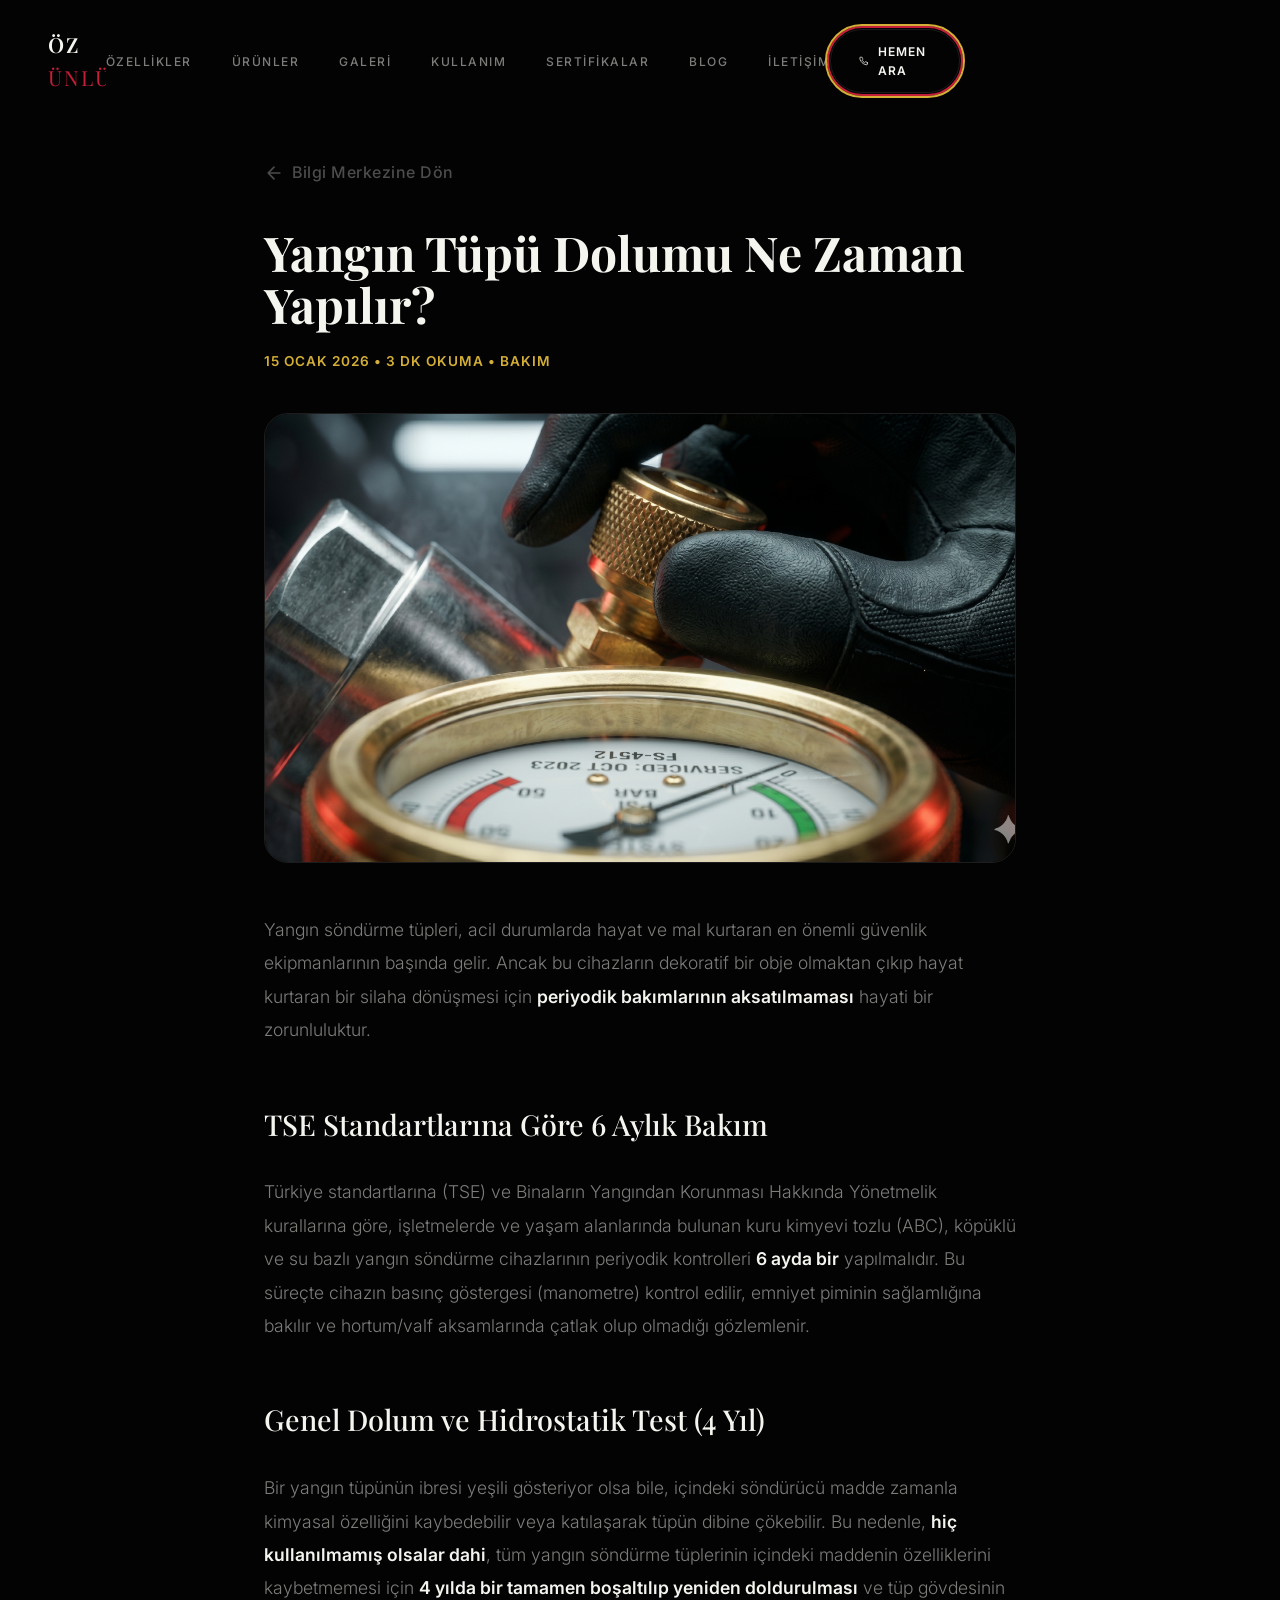
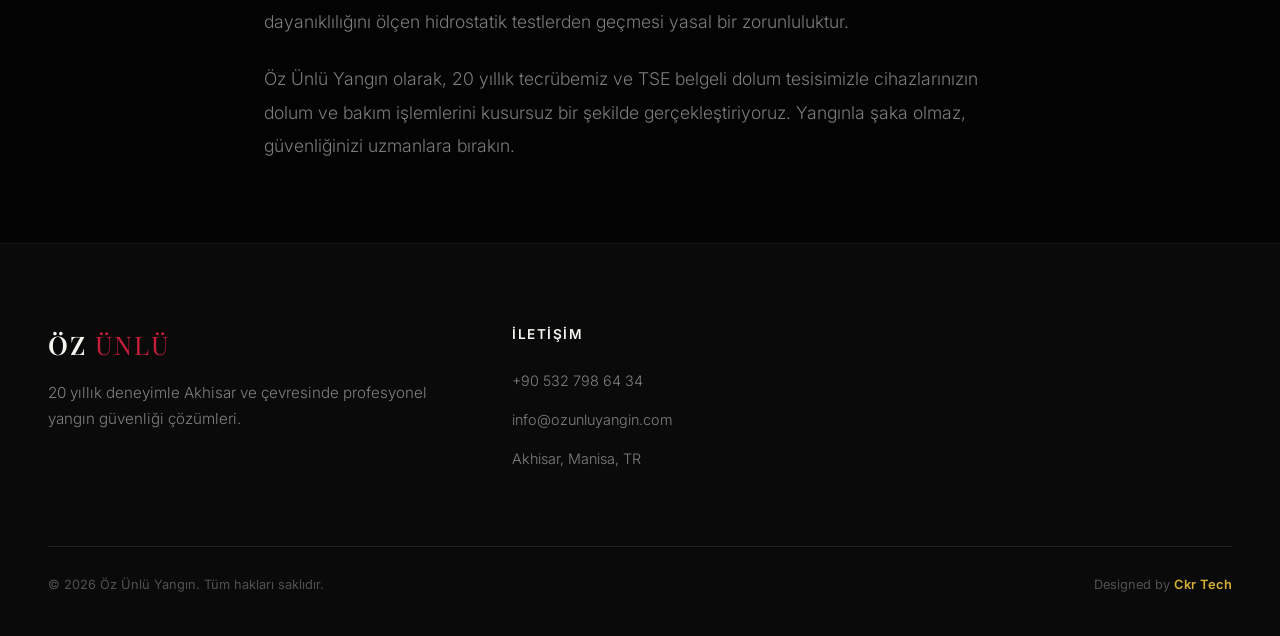
==== blog-tup-dolumu.html @ b626817e "feat: blog ve yasal sayfalar entegre edildi, numara güncellendi" ====
<!DOCTYPE html>
<html lang="tr" class="dark">
<head>
    <meta charset="UTF-8">
    <meta name="viewport" content="width=device-width, initial-scale=1.0">
    <title>Yangın Tüpü Dolumu Ne Zaman Yapılır? | Öz Ünlü Yangın</title>
    
    <!-- Fontlar -->
    <link rel="preconnect" href="https://fonts.googleapis.com">
    <link rel="preconnect" href="https://fonts.gstatic.com" crossorigin>
    <link href="https://fonts.googleapis.com/css2?family=Playfair+Display:ital,wght@0,400;0,500;0,600;0,700;1,400;1,500&family=Inter:wght@300;400;500;600&display=swap" rel="stylesheet">

    <!-- CSS Dosyaları -->
    <link rel="stylesheet" href="css/base.css">
    <link rel="stylesheet" href="css/layout.css">
    <link rel="stylesheet" href="css/sections.css">
    
    <style>
        .article-container { max-width: 800px; margin: 160px auto 80px; padding: 0 24px; }
        .back-link { display: inline-flex; align-items: center; gap: 8px; color: var(--text-muted); text-decoration: none; margin-bottom: 40px; font-weight: 500; letter-spacing: 0.5px; transition: color 0.3s; }
        .back-link:hover { color: var(--gold); }
        .article-header h1 { font-family: var(--font-serif); font-size: clamp(2rem, 4vw, 3rem); color: var(--text); margin-bottom: 20px; line-height: 1.1; }
        .article-meta { color: var(--gold); font-size: 0.85rem; font-weight: 600; letter-spacing: 1px; text-transform: uppercase; margin-bottom: 40px; }
        .article-hero-img { width: 100%; height: 450px; object-fit: cover; border-radius: 24px; margin-bottom: 50px; border: 1px solid var(--border-light); }
        .article-body { color: var(--text-secondary); font-size: 1.1rem; line-height: 1.9; font-weight: 300; }
        .article-body h2 { font-family: var(--font-serif); color: var(--text); font-size: 1.8rem; margin: 50px 0 24px; font-weight: 500; }
        .article-body p { margin-bottom: 24px; }
        .article-body strong { color: var(--text); font-weight: 600; }
    </style>
</head>
<body class="nav-is-scrolled">

    <!-- ÜST MENÜ -->
    <nav id="navbar" class="scrolled" role="navigation">
        <a href="index.html" class="nav-logo">ÖZ <span>ÜNLÜ</span></a>
        <ul class="nav-links">
            <li><a href="index.html#features">Özellikler</a></li>
            <li><a href="index.html#products">Ürünler</a></li>
            <li><a href="index.html#gallery">Galeri</a></li>
            <li><a href="index.html#usage">Kullanım</a></li>
            <li><a href="index.html#certificates">Sertifikalar</a></li>
            <li><a href="index.html#blog">Blog</a></li>
            <li><a href="index.html#contact">İletişim</a></li>
        </ul>
        <a href="tel:+905327986434" class="nav-cta pulse-cta">
            <span class="pulse-ring"></span>
            <svg viewBox="0 0 24 24" fill="none" stroke="currentColor" stroke-width="2" stroke-linecap="round" stroke-linejoin="round"><path d="M22 16.92v3a2 2 0 01-2.18 2 19.79 19.79 0 01-8.63-3.07 19.5 19.5 0 01-6-6 19.79 19.79 0 01-3.07-8.67A2 2 0 014.11 2h3a2 2 0 012 1.72 12.84 12.84 0 00.7 2.81 2 2 0 01-.45 2.11L8.09 9.91a16 16 0 006 6l1.27-1.27a2 2 0 012.11-.45 12.84 12.84 0 002.81.7A2 2 0 0122 16.92z"/></svg>
            <span>Hemen Ara</span>
        </a>
        <button class="nav-toggle" id="menuToggle"><span></span><span></span><span></span></button>
    </nav>

    <!-- MOBİL MENÜ -->
    <div class="mobile-menu" id="mobileMenu">
        <a href="index.html#hero">Ana Sayfa</a>
        <a href="index.html#features">Özellikler</a>
        <a href="index.html#products">Ürünler</a>
        <a href="index.html#blog">Blog</a>
        <a href="index.html#contact">İletişim</a>
    </div>

    <!-- BLOG İÇERİĞİ -->
    <main class="article-container">
        <a href="index.html#blog" class="back-link">
            <svg width="20" height="20" viewBox="0 0 24 24" fill="none" stroke="currentColor" stroke-width="2" stroke-linecap="round" stroke-linejoin="round"><path d="M19 12H5M12 19l-7-7 7-7"/></svg>
            Bilgi Merkezine Dön
        </a>

        <header class="article-header">
            <h1>Yangın Tüpü Dolumu Ne Zaman Yapılır?</h1>
            <div class="article-meta">15 Ocak 2026 • 3 Dk Okuma • Bakım</div>
        </header>

        <!-- index.html'deki görsele uygun yol -->
        <img src="images/kontrol.png" alt="Yangın Tüpü Dolumu" class="article-hero-img">

        <div class="article-body">
            <p>Yangın söndürme tüpleri, acil durumlarda hayat ve mal kurtaran en önemli güvenlik ekipmanlarının başında gelir. Ancak bu cihazların dekoratif bir obje olmaktan çıkıp hayat kurtaran bir silaha dönüşmesi için <strong>periyodik bakımlarının aksatılmaması</strong> hayati bir zorunluluktur.</p>

            <h2>TSE Standartlarına Göre 6 Aylık Bakım</h2>
            <p>Türkiye standartlarına (TSE) ve Binaların Yangından Korunması Hakkında Yönetmelik kurallarına göre, işletmelerde ve yaşam alanlarında bulunan kuru kimyevi tozlu (ABC), köpüklü ve su bazlı yangın söndürme cihazlarının periyodik kontrolleri <strong>6 ayda bir</strong> yapılmalıdır. Bu süreçte cihazın basınç göstergesi (manometre) kontrol edilir, emniyet piminin sağlamlığına bakılır ve hortum/valf aksamlarında çatlak olup olmadığı gözlemlenir.</p>

            <h2>Genel Dolum ve Hidrostatik Test (4 Yıl)</h2>
            <p>Bir yangın tüpünün ibresi yeşili gösteriyor olsa bile, içindeki söndürücü madde zamanla kimyasal özelliğini kaybedebilir veya katılaşarak tüpün dibine çökebilir. Bu nedenle, <strong>hiç kullanılmamış olsalar dahi</strong>, tüm yangın söndürme tüplerinin içindeki maddenin özelliklerini kaybetmemesi için <strong>4 yılda bir tamamen boşaltılıp yeniden doldurulması</strong> ve tüp gövdesinin dayanıklılığını ölçen hidrostatik testlerden geçmesi yasal bir zorunluluktur.</p>

            <p>Öz Ünlü Yangın olarak, 20 yıllık tecrübemiz ve TSE belgeli dolum tesisimizle cihazlarınızın dolum ve bakım işlemlerini kusursuz bir şekilde gerçekleştiriyoruz. Yangınla şaka olmaz, güvenliğinizi uzmanlara bırakın.</p>
        </div>
    </main>

    <!-- FOOTER -->
    <footer class="lux-footer">
        <div class="lux-container">
            <div class="footer-grid">
                <div class="footer-brand">
                    <a href="index.html" class="footer-logo">ÖZ <span>ÜNLÜ</span></a>
                    <p>20 yıllık deneyimle Akhisar ve çevresinde profesyonel yangın güvenliği çözümleri.</p>
                </div>
                <div class="footer-contact">
                    <h4>İletişim</h4>
                    <p><a href="tel:+9053279864341">+90 532 798 64 34</a></p>
                    <p><a href="mailto:info@ozunluyangin.com">info@ozunluyangin.com</a></p>
                    <p>Akhisar, Manisa, TR</p>
                </div>
            </div>
            <div class="footer-bottom">
                <p>© 2026 Öz Ünlü Yangın. Tüm hakları saklıdır.</p>
                <p class="footer-credit">Designed by <span>Ckr Tech</span></p>
            </div>
        </div>
    </footer>

    <script src="js/main.js"></script>
</body>
</html>
---- css/base.css ----
/* ═══════════════════════════════════════
   BASE.CSS — Reset, Değişkenler, Genel
   Öz Ünlü Yangın | Ckr Tech
═══════════════════════════════════════ */

:root {
    /* Renkler — Dark Mode (Default) */
    --bg:             #030303;
    --bg-elevated:    #0a0a0a;
    --bg-surface:     #111111;
    --bg-card:        #161616;
    --border:         rgba(255,255,255,0.05);
    --border-light:   rgba(255,255,255,0.10);
    --text:           #f5f5f0;
    --text-secondary: rgba(245,245,240,0.50);
    --text-muted:     rgba(245,245,240,0.30);
    --accent:         #9B2335;
    --accent-light:   #C41E3A;
    --accent-glow:    rgba(155,35,53,0.25);
    --gold:           #D4AF37;
    --gold-dim:       rgba(212,175,55,0.15);

    /* Tipografi */
    --font-serif: 'Playfair Display', Georgia, serif;
    --font-sans:  'Inter', system-ui, sans-serif;

    /* Easing */
    --ease-out-expo: cubic-bezier(0.16, 1, 0.3, 1);
    --ease-smooth:   cubic-bezier(0.4, 0, 0.2, 1);
}

/* Light Mode */
[data-theme="light"] {
    --bg:             #f8f6f1;
    --bg-elevated:    #ffffff;
    --bg-surface:     #f0ede8;
    --bg-card:        #ffffff;
    --border:         rgba(0,0,0,0.06);
    --border-light:   rgba(0,0,0,0.12);
    --text:           #1a1a1a;
    --text-secondary: rgba(26,26,26,0.55);
    --text-muted:     rgba(26,26,26,0.35);
    --accent:         #9B2335;
    --accent-light:   #C41E3A;
    --accent-glow:    rgba(155,35,53,0.15);
    --gold:           #B8960C;
    --gold-dim:       rgba(184,150,12,0.12);
}

/* ─── RESET ─── */
*, *::before, *::after {
    margin: 0;
    padding: 0;
    box-sizing: border-box;
}

html {
    scroll-behavior: smooth;
    -webkit-font-smoothing: antialiased;
    -moz-osx-font-smoothing: grayscale;
}

body {
    font-family: var(--font-sans);
    background: var(--bg);
    color: var(--text);
    overflow-x: hidden;
    line-height: 1.6;
    cursor: default;
}

a { text-decoration: none; color: inherit; }
img { display: block; max-width: 100%; }
button { cursor: pointer; font-family: inherit; }

/* ─── SCROLLBAR ─── */
::selection         { background: var(--accent); color: #fff; }
::-webkit-scrollbar { width: 4px; }
::-webkit-scrollbar-track { background: var(--bg); }
::-webkit-scrollbar-thumb { background: #333; border-radius: 2px; }

/* ─── YARDIMCI SINIFLAR ─── */
.lux-container {
    max-width: 1200px;
    margin: 0 auto;
}

section.lux-section {
    padding: 140px 48px;
    position: relative;
}

.section-header {
    margin-bottom: 80px;
    position: relative;
}
.section-header.center { text-align: center; }

.section-eyebrow {
    font-size: 0.7rem;
    font-weight: 600;
    letter-spacing: 4px;
    text-transform: uppercase;
    color: var(--gold);
    margin-bottom: 20px;
    display: inline-block;
}
.section-eyebrow::before {
    content: '';
    display: inline-block;
    width: 30px;
    height: 1px;
    background: var(--gold);
    vertical-align: middle;
    margin-right: 12px;
    opacity: 0.6;
}

.section-title {
    font-family: var(--font-serif);
    font-size: clamp(2rem, 4vw, 3.5rem);
    font-weight: 500;
    line-height: 1.1;
    letter-spacing: -0.5px;
    margin-bottom: 20px;
    color: var(--text);
}
.section-title em {
    font-style: italic;
    color: var(--accent-light);
}

.section-desc {
    font-size: 1.1rem;
    color: var(--text-secondary);
    font-weight: 300;
    max-width: 500px;
    line-height: 1.8;
}
.section-header.center .section-desc { margin: 0 auto; }

/* ─── BUTONLAR ─── */
.btn-lux {
    display: inline-flex;
    align-items: center;
    gap: 12px;
    padding: 16px 36px;
    background: var(--text);
    color: var(--bg);
    border-radius: 100px;
    font-size: 0.8rem;
    font-weight: 600;
    letter-spacing: 1px;
    text-transform: uppercase;
    transition: all 0.4s var(--ease-out-expo);
    border: 1px solid var(--text);
}
.btn-lux:hover {
    background: transparent;
    color: var(--text);
    transform: translateY(-3px);
    box-shadow: 0 20px 40px rgba(255,255,255,0.08);
}

.btn-lux-ghost {
    display: inline-flex;
    align-items: center;
    gap: 12px;
    padding: 16px 32px;
    border: 1px solid var(--border-light);
    border-radius: 100px;
    font-size: 0.8rem;
    font-weight: 500;
    letter-spacing: 1px;
    text-transform: uppercase;
    color: var(--text-secondary);
    transition: all 0.4s var(--ease-out-expo);
    background: rgba(255,255,255,0.02);
}
.btn-lux-ghost:hover {
    border-color: var(--gold);
    color: var(--gold);
    background: var(--gold-dim);
    transform: translateY(-3px);
}

/* ─── ANİMASYONLAR ─── */
@keyframes fadeUp {
    to { opacity: 1; transform: translateY(0); }
}
@keyframes scaleIn {
    to { opacity: 1; transform: scale(1); }
}
@keyframes rotate {
    to { transform: rotate(360deg); }
}
@keyframes float {
    0%, 100% { transform: translateY(0); }
    50%       { transform: translateY(-10px); }
}
@keyframes scrollDrop {
    0%   { top: -100%; }
    100% { top: 100%; }
}
@keyframes loaderFadeIn {
    from { opacity: 0; transform: translateY(20px); }
    to   { opacity: 1; transform: translateY(0); }
}
@keyframes loaderLine {
    0%, 100% { opacity: 0.3; width: 40px; }
    50%      { opacity: 1;   width: 80px; }
}
@keyframes dotPulse {
    0%, 100% { opacity: 1; }
    50%      { opacity: 0.3; }
}
/* ─── PULSE ANIMASYONU ─── */
@keyframes pulse-ring {
    0%   { transform: scale(1);   opacity: 0.6; }
    100% { transform: scale(2.5); opacity: 0; }
}
@keyframes pulse-ring-gold {
    0%   { transform: scale(1);   opacity: 0.5; box-shadow: 0 0 0 0 rgba(212,175,55,0.4); }
    100% { transform: scale(2.2); opacity: 0;   box-shadow: 0 0 0 12px rgba(212,175,55,0); }
}

/* ─── TEMA İKON DÖNÜŞÜMÜ ─── */
@keyframes rotate-in {
    from { transform: rotate(-90deg) scale(0.5); opacity: 0; }
    to   { transform: rotate(0deg)   scale(1);   opacity: 1; }
}
@keyframes rotate-out {
    from { transform: rotate(0deg)   scale(1);   opacity: 1; }
    to   { transform: rotate(90deg)  scale(0.5); opacity: 0; }
}
---- css/layout.css ----
/* ═══════════════════════════════════════
   LAYOUT.CSS — Loader, Nav, Bottom Bar
   Öz Ünlü Yangın | Ckr Tech
═══════════════════════════════════════ */

/* ─── LOADING SCREEN ─── */
#loader {
    position: fixed;
    inset: 0;
    z-index: 10000;
    background: var(--bg);
    display: flex;
    flex-direction: column;
    align-items: center;
    justify-content: center;
    transition: transform 1.2s var(--ease-out-expo),
                opacity 0.8s ease 0.3s;
}
#loader.done {
    transform: translateY(-100%);
    opacity: 0;
    pointer-events: none;
}
.loader-content {
    text-align: center;
    animation: loaderFadeIn 1s ease-out both;
}
.loader-brand {
    font-family: var(--font-serif);
    font-size: clamp(2rem, 5vw, 3.5rem);
    font-weight: 500;
    letter-spacing: 4px;
    color: var(--text);
    line-height: 1;
    margin-bottom: 12px;
}
.loader-brand span { color: var(--gold); font-style: italic; font-weight: 400; }
.loader-line {
    width: 60px;
    height: 1px;
    background: linear-gradient(90deg, transparent, var(--accent-light), transparent);
    margin: 20px auto;
    animation: loaderLine 1.5s ease-in-out infinite;
}
.loader-credit {
    font-size: 0.65rem;
    font-weight: 500;
    letter-spacing: 4px;
    text-transform: uppercase;
    color: var(--text-muted);
}
/* ─── DİL GEÇİŞİ ─── */
.lang-switcher {
    position: fixed;
    top: 28px; right: 140px;
    z-index: 201;
    display: flex;
    align-items: center;
    gap: 8px;
    background: rgba(255,255,255,0.03);
    border: 1px solid var(--border);
    border-radius: 100px;
    padding: 4px;
    backdrop-filter: blur(20px);
    transition: all 0.4s var(--ease-smooth);
}
.lang-switcher:hover { border-color: var(--border-light); }
.lang-btn {
    background: transparent;
    border: none;
    color: var(--text-muted);
    font-size: 0.65rem;
    font-weight: 700;
    letter-spacing: 1px;
    padding: 6px 12px;
    border-radius: 100px;
    cursor: pointer;
    transition: all 0.3s var(--ease-smooth);
    font-family: var(--font-sans);
}
.lang-btn:hover { color: var(--text); }
.lang-btn.active {
    background: var(--text);
    color: var(--bg);
}
.lang-divider {
    width: 1px;
    height: 14px;
    background: var(--border-light);
}

/* ─── TEMA GEÇİŞİ ─── */
.theme-toggle {
    position: fixed;
    top: 28px; right: 88px;
    z-index: 201;
    width: 40px; height: 40px;
    border-radius: 50%;
    background: rgba(255,255,255,0.03);
    border: 1px solid var(--border);
    display: flex;
    align-items: center;
    justify-content: center;
    cursor: pointer;
    color: var(--text-secondary);
    transition: all 0.4s var(--ease-smooth);
    backdrop-filter: blur(20px);
}
.theme-toggle:hover {
    border-color: var(--gold);
    color: var(--gold);
    background: var(--gold-dim);
}
.theme-toggle svg {
    width: 18px; height: 18px;
    position: absolute;
    transition: all 0.4s var(--ease-out-expo);
}
.theme-icon-sun { opacity: 0; transform: rotate(-90deg) scale(0.5); }
.theme-icon-moon { opacity: 1; transform: rotate(0deg) scale(1); }

[data-theme="light"] .theme-icon-sun { opacity: 1; transform: rotate(0deg) scale(1); }
[data-theme="light"] .theme-icon-moon { opacity: 0; transform: rotate(90deg) scale(0.5); }

/* Scroll durumunda dil/tema butonları */
body.nav-is-scrolled .lang-switcher,
body.nav-is-scrolled .theme-toggle {
    top: 16px;
}
/* ─── DİL GEÇİŞİ ─── */
.lang-switcher {
    position: fixed;
    top: 28px; right: 140px;
    z-index: 201;
    display: flex;
    align-items: center;
    gap: 8px;
    background: rgba(255,255,255,0.03);
    border: 1px solid var(--border);
    border-radius: 100px;
    padding: 4px;
    backdrop-filter: blur(20px);
    transition: all 0.4s var(--ease-smooth);
}
.lang-switcher:hover { border-color: var(--border-light); }
.lang-btn {
    background: transparent;
    border: none;
    color: var(--text-muted);
    font-size: 0.65rem;
    font-weight: 700;
    letter-spacing: 1px;
    padding: 6px 12px;
    border-radius: 100px;
    cursor: pointer;
    transition: all 0.3s var(--ease-smooth);
    font-family: var(--font-sans);
}
.lang-btn:hover { color: var(--text); }
.lang-btn.active {
    background: var(--text);
    color: var(--bg);
}
.lang-divider {
    width: 1px;
    height: 14px;
    background: var(--border-light);
}

/* ─── TEMA GEÇİŞİ ─── */
.theme-toggle {
    position: fixed;
    top: 28px; right: 88px;
    z-index: 201;
    width: 40px; height: 40px;
    border-radius: 50%;
    background: rgba(255,255,255,0.03);
    border: 1px solid var(--border);
    display: flex;
    align-items: center;
    justify-content: center;
    cursor: pointer;
    color: var(--text-secondary);
    transition: all 0.4s var(--ease-smooth);
    backdrop-filter: blur(20px);
}
.theme-toggle:hover {
    border-color: var(--gold);
    color: var(--gold);
    background: var(--gold-dim);
}
.theme-toggle svg {
    width: 18px; height: 18px;
    position: absolute;
    transition: all 0.4s var(--ease-out-expo);
}
.theme-icon-sun { opacity: 0; transform: rotate(-90deg) scale(0.5); }
.theme-icon-moon { opacity: 1; transform: rotate(0deg) scale(1); }

[data-theme="light"] .theme-icon-sun { opacity: 1; transform: rotate(0deg) scale(1); }
[data-theme="light"] .theme-icon-moon { opacity: 0; transform: rotate(90deg) scale(0.5); }

/* Scroll durumunda dil/tema butonları */
nav.scrolled ~ .lang-switcher,
nav.scrolled ~ .theme-toggle {
    top: 16px;
}
/* ─── NAVİGASYON ─── */
/* layout.css içindeki nav ve nav.scrolled sınıflarını böyle güncelleyin */
nav {
    position: fixed;
    inset: 0 0 auto 0;
    z-index: 200;
    /* Sağ taraftaki boşluğu 280px yaparak butonu sola ittik */
    padding: 28px 320px 28px 48px; 
    display: flex;
    align-items: center;
    justify-content: space-between;
    transition: all 0.5s var(--ease-smooth);
    border-bottom: 1px solid transparent;
}

nav.scrolled {
    /* Kaydırma durumunda da aynı 280px sağ boşluğu koruyoruz */
    padding: 16px 280px 16px 48px; 
    background: rgba(3,3,3,0.85);
    backdrop-filter: blur(30px) saturate(1.2);
    -webkit-backdrop-filter: blur(30px) saturate(1.2);
    border-color: var(--border);
}

.nav-logo {
    font-family: var(--font-serif);
    font-size: 1.3rem;
    font-weight: 600;
    letter-spacing: 2px;
    color: var(--text);
    position: relative;
    overflow: hidden;
}
.nav-logo::after {
    content: '';
    position: absolute;
    bottom: -2px; left: 0;
    width: 100%; height: 1px;
    background: var(--gold);
    transform: scaleX(0);
    transform-origin: right;
    transition: transform 0.5s var(--ease-out-expo);
}
.nav-logo:hover::after { transform: scaleX(1); transform-origin: left; }
.nav-logo span { color: var(--accent-light); font-weight: 400; }

.nav-links {
    display: flex;
    gap: 40px;
    list-style: none;
}
.nav-links a {
    font-size: 0.75rem;
    font-weight: 500;
    color: var(--text-secondary);
    letter-spacing: 1.5px;
    text-transform: uppercase;
    transition: color 0.3s;
    position: relative;
    padding: 4px 0;
}
.nav-links a::before {
    content: '';
    position: absolute;
    bottom: 0; left: 0;
    width: 0; height: 1px;
    background: var(--gold);
    transition: width 0.4s var(--ease-out-expo);
}
.nav-links a:hover            { color: var(--text); }
.nav-links a:hover::before    { width: 100%; }

.nav-cta {
    display: inline-flex;
    align-items: center;
    gap: 10px;
    padding: 12px 28px;
    border: 1px solid var(--border-light);
    border-radius: 100px;
    font-size: 0.75rem;
    font-weight: 600;
    letter-spacing: 1px;
    text-transform: uppercase;
    color: var(--text);
    transition: all 0.4s var(--ease-smooth);
    position: relative;
    overflow: hidden;
}
/* ─── PULSE CTA ─── */
.pulse-cta {
    position: relative;
    overflow: visible;
}
.pulse-ring {
    position: absolute;
    inset: -4px;
    border-radius: 100px;
    border: 2px solid var(--accent-light);
    animation: pulse-ring 2s ease-out infinite;
    pointer-events: none;
}
.pulse-ring::before {
    content: '';
    position: absolute;
    inset: -4px;
    border-radius: 100px;
    border: 2px solid var(--gold);
    animation: pulse-ring-gold 2s ease-out 0.5s infinite;
    pointer-events: none;
}
.nav-cta::before {
    content: '';
    position: absolute;
    inset: 0;
    background: var(--accent);
    transform: scaleX(0);
    transform-origin: right;
    transition: transform 0.5s var(--ease-out-expo);
    z-index: -1;
    border-radius: 100px;
}
.nav-cta:hover { border-color: var(--accent); color: #fff; }
.nav-cta:hover::before { transform: scaleX(1); transform-origin: left; }
.nav-cta svg { width: 14px; height: 14px; }

/* ─── HAMBURGER TOGGLE ─── */
.nav-toggle {
    display: none;
    width: 48px; height: 48px;
    background: transparent;
    border: 1px solid var(--border);
    border-radius: 50%;
    cursor: pointer;
    flex-direction: column;
    align-items: center;
    justify-content: center;
    gap: 5px;
    transition: all 0.3s;
}
.nav-toggle:hover { border-color: var(--border-light); background: var(--bg-surface); }
.nav-toggle span {
    display: block;
    width: 18px; height: 1.5px;
    background: var(--text);
    border-radius: 2px;
    transition: all 0.4s var(--ease-out-expo);
}
.nav-toggle.open span:nth-child(1) { transform: translateY(6.5px)  rotate(45deg); }
.nav-toggle.open span:nth-child(2) { opacity: 0; transform: scaleX(0); }
.nav-toggle.open span:nth-child(3) { transform: translateY(-6.5px) rotate(-45deg); }

/* ─── MOBİL MENÜ ─── */
.mobile-menu {
    position: fixed;
    inset: 0;
    background: rgba(3,3,3,0.98);
    backdrop-filter: blur(40px);
    z-index: 199;
    display: flex;
    flex-direction: column;
    align-items: center;
    justify-content: center;
    gap: 12px;
    opacity: 0;
    pointer-events: none;
    transition: opacity 0.6s var(--ease-smooth);
}
.mobile-menu.open { opacity: 1; pointer-events: all; }
.mobile-menu a {
    font-family: var(--font-serif);
    font-size: 2.5rem;
    color: var(--text-secondary);
    padding: 12px 32px;
    transition: color 0.3s, letter-spacing 0.4s;
    letter-spacing: 1px;
}
.mobile-menu a:hover { color: var(--text); letter-spacing: 3px; }

.mobile-divider {
    width: 1px; height: 40px;
    background: linear-gradient(to bottom, transparent, var(--border-light), transparent);
    margin: 16px 0;
}
.mobile-contact-row { display: flex; gap: 16px; margin-top: 16px; }
.mob-icon-btn {
    width: 52px; height: 52px;
    border-radius: 50%;
    display: flex;
    align-items: center;
    justify-content: center;
    border: 1px solid var(--border);
    transition: all 0.4s var(--ease-smooth);
    color: var(--text-secondary);
}
.mob-icon-btn:hover {
    border-color: var(--gold);
    color: var(--gold);
    transform: translateY(-3px);
    background: var(--gold-dim);
}
.mob-icon-btn svg { width: 20px; height: 20px; }
/* ─── PULSE CTA ─── */
.pulse-cta {
    position: relative;
    overflow: visible;
}
.pulse-ring {
    position: absolute;
    inset: -4px;
    border-radius: 100px;
    border: 2px solid var(--accent-light);
    animation: pulse-ring 2s ease-out infinite;
    pointer-events: none;
}
.pulse-ring::before {
    content: '';
    position: absolute;
    inset: -4px;
    border-radius: 100px;
    border: 2px solid var(--gold);
    animation: pulse-ring-gold 2s ease-out 0.5s infinite;
    pointer-events: none;
}
/* ─── RESPONSIVE ─── */
@media (max-width: 768px) {
    nav                          { padding: 20px 24px; }
    nav.scrolled                 { padding: 14px 24px; }
    .nav-links, .nav-cta         { display: none; }
    .nav-toggle                  { display: flex; }
    .lux-bb-inner                { justify-content: space-between; }
}
/* ═══════════════════════════════════════
   FOOTER (ALT BİLGİ)
═══════════════════════════════════════ */
.lux-footer {
    background: var(--bg-elevated);
    border-top: 1px solid var(--border);
    padding: 80px 48px 40px;
    position: relative;
    z-index: 10;
}
.footer-grid {
    display: grid;
    grid-template-columns: 2fr 1fr 1fr 1fr;
    gap: 48px;
    margin-bottom: 60px;
}
.footer-brand .footer-logo {
    font-family: var(--font-serif);
    font-size: 1.6rem;
    font-weight: 600;
    color: var(--text);
    display: inline-block;
    margin-bottom: 16px;
    letter-spacing: 2px;
}
.footer-brand .footer-logo span { color: var(--accent-light); font-weight: 400;}
.footer-brand p { 
    color: var(--text-secondary); 
    font-size: 0.95rem; 
    line-height: 1.7; 
    font-weight: 300;
}
.footer-links h4, .footer-contact h4 {
    font-size: 0.85rem;
    color: var(--text);
    margin-bottom: 24px;
    text-transform: uppercase;
    letter-spacing: 1.5px;
    font-weight: 600;
}
.footer-links ul { list-style: none; }
.footer-links li { margin-bottom: 12px; }
.footer-links a, .footer-contact p {
    color: var(--text-secondary);
    font-size: 0.9rem;
    transition: color 0.3s;
    font-weight: 300;
}
.footer-links a:hover { color: var(--gold); }
.footer-contact p a { transition: color 0.3s; }
.footer-contact p a:hover { color: var(--gold); }
.footer-contact p { margin-bottom: 16px; }

.footer-bottom {
    border-top: 1px solid var(--border-light);
    padding-top: 28px;
    display: flex;
    justify-content: space-between;
    font-size: 0.8rem;
    color: var(--text-muted);
}
.footer-credit span { color: var(--gold); font-weight: 600; letter-spacing: 0.5px;}

@media (max-width: 1024px) {
    .footer-grid { grid-template-columns: 1fr 1fr; }
}
@media (max-width: 768px) {
    .lux-footer { padding: 60px 24px 30px; margin-bottom: 60px; /* Mobil alt bar için alan */ }
    .footer-grid { grid-template-columns: 1fr; gap: 40px; }
    .footer-bottom { flex-direction: column; gap: 16px; text-align: center; }
}

/* ═══════════════════════════════════════
   BOTTOM BAR (MOBİL SABİT BUTONLAR)
═══════════════════════════════════════ */
.lux-bottom-bar {
    position: fixed;
    bottom: 0; left: 0; right: 0;
    background: rgba(10, 10, 10, 0.95);
    backdrop-filter: blur(20px);
    -webkit-backdrop-filter: blur(20px);
    border-top: 1px solid var(--border-light);
    display: flex;
    z-index: 100;
    transform: translateY(100%);
    transition: transform 0.5s var(--ease-out-expo);
}
.lux-bottom-bar.show { transform: translateY(0); }
.lux-bb-btn {
    flex: 1;
    display: flex;
    align-items: center;
    justify-content: center;
    gap: 10px;
    padding: 18px;
    font-size: 0.85rem;
    font-weight: 600;
    color: var(--text);
    text-transform: uppercase;
    transition: background 0.3s;
    letter-spacing: 0.5px;
}
.lux-bb-btn:not(:last-child) { border-right: 1px solid var(--border-light); }
.lux-bb-btn svg { width: 20px; height: 20px; }
.lux-bb-btn.call:hover { background: var(--accent-glow); color: var(--accent-light); }
.lux-bb-btn.whatsapp:hover { background: rgba(37,211,102,0.1); color: #25d366; }

/* Masaüstünde bottom bar görünmemesi için kural */
@media (min-width: 769px) {
    .lux-bottom-bar { display: none; }
}

/* ═══════════════════════════════════════
   COOKIE BANNER (ÇEREZ VE KVKK)
═══════════════════════════════════════ */
.cookie-banner {
    position: fixed;
    bottom: 24px; left: 24px;
    max-width: 450px;
    z-index: 9999;
    opacity: 0;
    pointer-events: none;
    transform: translateY(20px);
    transition: all 0.6s var(--ease-out-expo);
}
.cookie-banner.show {
    opacity: 1;
    pointer-events: auto;
    transform: translateY(0);
}
.cookie-content {
    background: var(--bg-card);
    border: 1px solid var(--border-light);
    padding: 24px;
    border-radius: 24px;
    box-shadow: 0 30px 60px rgba(0,0,0,0.5);
}
.cookie-text p {
    font-size: 0.85rem;
    color: var(--text-secondary);
    line-height: 1.6;
    margin-bottom: 20px;
}
.cookie-text a { color: var(--gold); font-weight: 500; text-decoration: none; transition: color 0.3s; }
.cookie-text a:hover { color: var(--accent-light); }
.cookie-actions {
    display: flex;
    gap: 12px;
}
.cookie-btn {
    flex: 1;
    padding: 12px;
    border-radius: 100px;
    font-size: 0.8rem;
    font-weight: 600;
    letter-spacing: 0.5px;
    cursor: pointer;
    transition: all 0.3s var(--ease-out-expo);
    border: none;
    font-family: var(--font-sans);
}
.cookie-btn.accept {
    background: var(--text);
    color: var(--bg);
}
.cookie-btn.accept:hover { background: var(--gold); color: var(--bg); transform: translateY(-2px); }
.cookie-btn.settings {
    background: transparent;
    border: 1px solid var(--border-light);
    color: var(--text-secondary);
}
.cookie-btn.settings:hover { border-color: var(--text); color: var(--text); transform: translateY(-2px); }

@media (max-width: 768px) {
    .cookie-banner {
        bottom: 85px; /* Mobilde WhatsApp/Telefon bottom barının üstünde durması için */
        left: 16px; right: 16px;
        max-width: 100%;
    }
}
---- css/sections.css ----
/* ═══════════════════════════════════════
   SECTIONS.CSS — Tüm Sayfa Bölümleri
   Öz Ünlü Yangın | Ckr Tech
═══════════════════════════════════════ */

/* ════════════════════════
   HERO
════════════════════════ */
.hero-full-bg {
    position: absolute;
    inset: 0;
    width: 100%;
    height: 100%;
    z-index: -2; /* İçeriklerin arkasında kalması için */
    overflow: hidden;
}

.hero-full-bg img {
    width: 100%;
    height: 100%;
    /* BU KOD HAYAT KURTARIR: Resim esnemez, sadece dışarı taşan yerleri kırpılır */
    object-fit: cover; 
    object-position: center;
    /* İsteğe bağlı: Lüks ve sinematik yavaş yakınlaşma efekti */
    animation: heroImageScale 20s linear infinite alternate; 
}

/* Görselin üzerine binen koyu renkli cam katmanı (Yazıların okunması için şart) */
.hero-overlay {
    position: absolute;
    inset: 0;
    /* Üst tarafı hafif şeffaf, alt tarafı site arka plan rengiyle kaynaşan yapı */
    background: linear-gradient(to bottom, rgba(3,3,3,0.5) 0%, rgba(3,3,3,0.95) 100%);
    z-index: 1;
}

/* Yakınlaşma Animasyonu */
@keyframes heroImageScale {
    0% { transform: scale(1); }
    100% { transform: scale(1.1); }
}

/* Hero içindeki yazıların arka planın önünde kalmasını garantilemek için */
.hero-eyebrow, .hero-title, .hero-sub, .hero-actions, .scroll-indicator {
    position: relative;
    z-index: 10;
}
/* ─── TAM EKRAN HERO ARKA PLANI VE MANTIK ─── */
.hero-full-bg {
    position: absolute;
    inset: 0;
    width: 100%;
    height: 100%;
    z-index: -2; /* Görseli yazıların arkasına atar */
    overflow: hidden;
}

.hero-full-bg .hero-img {
    width: 100%;
    height: 100%;
    /* En kritik kod: Resmi esnetmez, ekranın en-boy oranına göre fazla kenarları kırpar */
    object-fit: cover; 
    object-position: center;
    /* Lüks hissiyat katan yavaş sinematik yakınlaşma efekti */
    animation: heroImageScale 20s linear infinite alternate; 
}

/* Görselin üzerine binen koyu renkli cam katmanı (Yazıların okunması için şarttır) */
.hero-overlay {
    position: absolute;
    inset: 0;
    /* Üst tarafı hafif şeffaf, alt tarafı site arka plan rengiyle (dark mode) kaynaşan yapı */
    background: linear-gradient(to bottom, rgba(3,3,3,0.5) 0%, rgba(3,3,3,0.95) 100%);
    z-index: 1;
}

/* Yakınlaşma Animasyonu */
@keyframes heroImageScale {
    0% { transform: scale(1); }
    100% { transform: scale(1.1); }
}

/* Hero içindeki yazıların arka planın (ve overlay'in) önünde kalmasını garantilemek için */
.hero-eyebrow, .hero-title, .hero-sub, .hero-actions, .scroll-indicator {
    position: relative;
    z-index: 10;
}
.hero {
    position: relative;
    min-height: 100svh;
    display: flex;
    flex-direction: column;
    align-items: center;
    justify-content: center;
    text-align: center;
    padding: 160px 24px 120px;
    overflow: hidden;
}
.hero-bg {
    position: absolute;
    inset: 0;
    background:
        radial-gradient(ellipse 80% 60% at 50% 50%, rgba(155,35,53,0.08) 0%, transparent 60%),
        radial-gradient(ellipse 40% 40% at 80% 20%, rgba(212,175,55,0.04) 0%, transparent 50%);
    pointer-events: none;
}
.hero-noise {
    position: absolute;
    inset: 0;
    opacity: 0.4;
    background-image: url("data:image/svg+xml,%3Csvg viewBox='0 0 512 512' xmlns='http://www.w3.org/2000/svg'%3E%3Cfilter id='n'%3E%3CfeTurbulence type='fractalNoise' baseFrequency='0.8' numOctaves='4' stitchTiles='stitch'/%3E%3C/filter%3E%3Crect width='100%25' height='100%25' filter='url(%23n)' opacity='0.04'/%3E%3C/svg%3E");
    pointer-events: none;
}

.hero-eyebrow {
    display: inline-flex;
    align-items: center;
    gap: 12px;
    margin-bottom: 40px;
    opacity: 0;
    animation: fadeUp 1s var(--ease-out-expo) 1.8s forwards;
}
.hero-eyebrow-line { width: 40px; height: 1px; background: var(--gold); }
.hero-eyebrow span {
    font-size: 0.7rem;
    font-weight: 600;
    letter-spacing: 3px;
    text-transform: uppercase;
    color: var(--gold);
}

.hero-title {
    font-family: var(--font-serif);
    font-size: clamp(2.8rem, 6.5vw, 6rem);
    font-weight: 500;
    line-height: 1.05;
    letter-spacing: -1px;
    margin-bottom: 28px;
    max-width: 900px;
    opacity: 0;
    animation: fadeUp 1.2s var(--ease-out-expo) 2s forwards;
}
.hero-title em {
    font-style: italic;
    color: var(--accent-light);
    position: relative;
}
.hero-title em::after {
    content: '';
    position: absolute;
    bottom: 4px; left: 0;
    width: 100%; height: 3px;
    background: var(--accent-light);
    opacity: 0.3;
}

.hero-sub {
    font-size: clamp(1rem, 1.3vw, 1.2rem);
    color: var(--text-secondary);
    max-width: 500px;
    font-weight: 300;
    line-height: 1.8;
    margin-bottom: 52px;
    opacity: 0;
    animation: fadeUp 1s var(--ease-out-expo) 2.2s forwards;
}

.hero-visual {
    position: relative;
    width: 320px; height: 320px;
    margin-bottom: 52px;
    opacity: 0;
    animation: scaleIn 1.4s var(--ease-out-expo) 1.9s forwards;
}
.hero-visual-ring {
    position: absolute;
    inset: -30px;
    border-radius: 50%;
    border: 1px solid var(--border);
    animation: rotate 20s linear infinite;
}
.hero-visual-ring::before {
    content: '';
    position: absolute;
    inset: -2px;
    border-radius: 50%;
    border: 1px solid transparent;
    border-top-color: var(--accent-light);
    border-right-color: var(--accent-light);
    opacity: 0.5;
}
.hero-visual-inner {
    position: relative;
    width: 100%; height: 100%;
    border-radius: 32px;
    overflow: hidden;
    border: 1px solid var(--border-light);
    box-shadow: 0 40px 80px rgba(0,0,0,0.6), 0 0 0 1px rgba(255,255,255,0.03);
}
.hero-visual-inner img {
    width: 100%; height: 100%;
    object-fit: cover;
    filter: contrast(1.1) brightness(0.9) saturate(1.05);
    transition: transform 8s ease;
}
.hero-visual:hover .hero-visual-inner img { transform: scale(1.08); }
.hero-visual-inner::after {
    content: '';
    position: absolute;
    inset: 0;
    background: linear-gradient(135deg, rgba(155,35,53,0.1) 0%, transparent 50%);
    pointer-events: none;
}

.hero-float {
    position: absolute;
    background: rgba(17,17,17,0.9);
    border: 1px solid var(--border-light);
    border-radius: 16px;
    padding: 10px 18px;
    font-size: 0.8rem;
    font-weight: 500;
    backdrop-filter: blur(20px);
    white-space: nowrap;
    animation: float 5s ease-in-out infinite;
    letter-spacing: 0.5px;
}
.hero-float-1 { bottom: -12px; left: -40px; animation-delay: 0s;  color: var(--text-secondary); }
.hero-float-2 { top:    -12px; right: -40px; animation-delay: 2s;  color: var(--gold); }
.hero-float .dot {
    width: 6px; height: 6px;
    border-radius: 50%;
    background: var(--gold);
    display: inline-block;
    margin-right: 8px;
    box-shadow: 0 0 8px var(--gold);
}

.hero-actions {
    display: flex;
    gap: 16px;
    flex-wrap: wrap;
    justify-content: center;
    opacity: 0;
    animation: fadeUp 1s var(--ease-out-expo) 2.4s forwards;
}


.scroll-line::after {
    content: '';
    position: absolute;
    top: -100%; left: 0;
    width: 100%; height: 100%;
    background: var(--gold);
    animation: scrollDrop 2.5s ease-in-out infinite;
}

/* ════════════════════════
   STATS
════════════════════════ */
.stats-section {
    border-top: 1px solid var(--border);
    border-bottom: 1px solid var(--border);
    background: var(--bg-elevated);
    position: relative;
}
.stats-section::before {
    content: '';
    position: absolute;
    top: 0; left: 50%; transform: translateX(-50%);
    width: 200px; height: 1px;
    background: linear-gradient(90deg, transparent, var(--gold), transparent);
    opacity: 0.5;
}
.stats-grid {
    max-width: 1200px;
    margin: 0 auto;
    display: grid;
    grid-template-columns: repeat(4, 1fr);
}
.stat-item {
    padding: 48px 24px;
    text-align: center;
    position: relative;
}
.stat-item:not(:last-child)::after {
    content: '';
    position: absolute;
    right: 0; top: 30%; bottom: 30%;
    width: 1px;
    background: linear-gradient(to bottom, transparent, var(--border-light), transparent);
}
.stat-num {
    font-family: var(--font-serif);
    font-size: 2.8rem;
    font-weight: 500;
    color: var(--text);
    line-height: 1;
    margin-bottom: 8px;
}
.stat-num em {
    color: var(--accent-light);
    font-style: normal;
    font-size: 1.8rem;
    vertical-align: super;
}
.stat-label {
    font-size: 0.75rem;
    color: var(--text-muted);
    font-weight: 500;
    letter-spacing: 2px;
    text-transform: uppercase;
}

/* ════════════════════════
   FEATURES
════════════════════════ */
.features-bg {
    background: var(--bg-elevated);
    border-top: 1px solid var(--border);
    border-bottom: 1px solid var(--border);
}
.features-grid {
    display: grid;
    grid-template-columns: repeat(3, 1fr);
    gap: 24px;
}
.feature-card {
    background: var(--bg-card);
    border: 1px solid var(--border);
    border-radius: 24px;
    padding: 48px 36px;
    position: relative;
    overflow: hidden;
    transition: all 0.6s var(--ease-out-expo);
}
.feature-card::before {
    content: '';
    position: absolute;
    top: 0; left: 0; right: 0;
    height: 1px;
    background: linear-gradient(90deg, transparent, var(--gold), transparent);
    opacity: 0;
    transition: opacity 0.6s;
}
.feature-card:hover { border-color: rgba(212,175,55,0.2); transform: translateY(-8px); box-shadow: 0 30px 60px rgba(0,0,0,0.4); }
.feature-card:hover::before { opacity: 0.5; }

.feature-icon {
    width: 56px; height: 56px;
    background: linear-gradient(135deg, rgba(155,35,53,0.15), rgba(155,35,53,0.05));
    border: 1px solid rgba(155,35,53,0.2);
    border-radius: 16px;
    display: flex;
    align-items: center;
    justify-content: center;
    color: var(--accent-light);
    margin-bottom: 28px;
    transition: all 0.4s;
}
.feature-card:hover .feature-icon {
    background: linear-gradient(135deg, rgba(155,35,53,0.25), rgba(155,35,53,0.1));
    box-shadow: 0 0 30px var(--accent-glow);
    transform: scale(1.05);
}
.feature-icon svg { width: 24px; height: 24px; stroke-width: 1.5; }
.feature-card h3 {
    font-family: var(--font-serif);
    font-size: 1.3rem;
    font-weight: 500;
    margin-bottom: 12px;
    letter-spacing: -0.3px;
}
.feature-card p { font-size: 0.95rem; color: var(--text-secondary); line-height: 1.7; font-weight: 300; }

/* ════════════════════════
   PRODUCTS — masaüstü grid + mobil carousel
════════════════════════ */

/* ── Sarmalayıcı: masaüstünde normal, mobilde yatay kayan ── */
.products-scroll-wrapper {
    position: relative;
}

/* ── Grid: masaüstü 4 sütun ── */
.products-grid {
    display: grid;
    grid-template-columns: repeat(4, 1fr);
    gap: 24px;
}

/* ── Kart ── */
.product-card {
    position: relative;
    border-radius: 24px;
    overflow: hidden;
    background: var(--bg-card);
    border: 1px solid var(--border);
    aspect-ratio: 3/4.5;
    cursor: pointer;
    transition: all 0.6s var(--ease-out-expo);
    flex-shrink: 0; /* carousel modunda küçülmesin */
}
.product-card:hover {
    border-color: rgba(155,35,53,0.3);
    transform: translateY(-10px) scale(1.01);
    box-shadow: 0 40px 80px rgba(0,0,0,0.5), 0 0 0 1px rgba(155,35,53,0.1);
}

.product-img-wrap {
    width: 100%; height: 68%;
    overflow: hidden;
    position: relative;
}
.product-img {
    width: 100%; height: 100%;
    object-fit: cover;
    transition: transform 1s var(--ease-out-expo), filter 0.6s;
    filter: grayscale(30%) contrast(1.05) brightness(0.9);
}
.product-card:hover .product-img { transform: scale(1.1); filter: grayscale(0%) contrast(1.05) brightness(0.95); }
.product-img-overlay {
    position: absolute;
    inset: 0;
    background: linear-gradient(to bottom, transparent 40%, rgba(3,3,3,0.9) 100%);
    pointer-events: none;
}

.product-info {
    position: absolute;
    bottom: 0; left: 0; right: 0;
    padding: 24px;
    z-index: 2;
}
.product-tag {
    display: inline-block;
    font-size: 0.6rem;
    font-weight: 700;
    letter-spacing: 2px;
    text-transform: uppercase;
    color: var(--gold);
    margin-bottom: 8px;
    opacity: 0;
    transform: translateY(10px);
    transition: all 0.4s 0.1s;
}
.product-card:hover .product-tag { opacity: 1; transform: translateY(0); }
.product-info h3 { font-family: var(--font-serif); font-size: 1.15rem; font-weight: 500; margin-bottom: 6px; letter-spacing: -0.2px; }
.product-info p  { font-size: 0.8rem; color: var(--text-muted); margin-bottom: 16px; font-weight: 300; }

.product-cta {
    display: inline-flex;
    align-items: center;
    gap: 8px;
    padding: 10px 20px;
    background: rgba(155,35,53,0.15);
    border: 1px solid rgba(155,35,53,0.3);
    border-radius: 100px;
    font-size: 0.75rem;
    font-weight: 600;
    letter-spacing: 0.5px;
    color: var(--text);
    transition: all 0.4s var(--ease-out-expo);
    opacity: 0;
    transform: translateY(10px);
}
.product-card:hover .product-cta { opacity: 1; transform: translateY(0); transition-delay: 0.15s; }
.product-cta:hover { background: var(--accent); border-color: var(--accent); box-shadow: 0 8px 24px var(--accent-glow); }
.product-cta svg { width: 14px; height: 14px; }

/* ── Carousel dot'lar — sadece mobilde görünür ── */
.carousel-dots {
    display: none;
    justify-content: center;
    gap: 8px;
    margin-top: 24px;
}
.carousel-dot {
    width: 6px; height: 6px;
    border-radius: 50%;
    background: var(--border-light);
    border: none;
    cursor: pointer;
    transition: all 0.3s;
    padding: 0;
}
.carousel-dot.active { background: var(--gold); width: 20px; border-radius: 3px; }
/* ════════════════════════
   TEKLİF FORMU
════════════════════════ */
.quote-bg {
    background: var(--bg-elevated);
    border-top: 1px solid var(--border);
    border-bottom: 1px solid var(--border);
}
.quote-wrapper {
    max-width: 800px;
    margin: 0 auto;
}
.quote-form {
    background: var(--bg-card);
    border: 1px solid var(--border);
    border-radius: 32px;
    padding: 48px;
    position: relative;
    overflow: hidden;
    transition: all 0.6s var(--ease-out-expo);
}
.quote-form:hover {
    border-color: var(--border-light);
    box-shadow: 0 40px 80px rgba(0,0,0,0.3);
}
.quote-form::before {
    content: '';
    position: absolute;
    top: 0; left: 0; right: 0;
    height: 2px;
    background: linear-gradient(90deg, transparent, var(--gold), var(--accent-light), var(--gold), transparent);
    opacity: 0.6;
}
.quote-grid {
    display: grid;
    grid-template-columns: repeat(2, 1fr);
    gap: 20px;
    margin-bottom: 20px;
}
.quote-field {
    display: flex;
    flex-direction: column;
    gap: 8px;
}
.quote-field.full { grid-column: 1 / -1; }
.quote-field label {
    font-size: 0.7rem;
    font-weight: 600;
    letter-spacing: 1.5px;
    text-transform: uppercase;
    color: var(--text-muted);
}
.quote-field select,
.quote-field input,
.quote-field textarea {
    background: var(--bg-surface);
    border: 1px solid var(--border);
    border-radius: 16px;
    padding: 14px 18px;
    color: var(--text);
    font-family: var(--font-sans);
    font-size: 0.95rem;
    transition: all 0.3s var(--ease-smooth);
    outline: none;
}
.quote-field select:focus,
.quote-field input:focus,
.quote-field textarea:focus {
    border-color: var(--gold);
    box-shadow: 0 0 0 3px var(--gold-dim);
}
.quote-field select {
    cursor: pointer;
    appearance: none;
    background-image: url("data:image/svg+xml,%3Csvg xmlns='http://www.w3.org/2000/svg' width='16' height='16' viewBox='0 0 24 24' fill='none' stroke='%23D4AF37' stroke-width='2'%3E%3Cpath d='M6 9l6 6 6-6'/%3E%3C/svg%3E");
    background-repeat: no-repeat;
    background-position: right 14px center;
    padding-right: 40px;
}
.quote-field textarea {
    resize: vertical;
    min-height: 100px;
}
.quote-submit {
    width: 100%;
    margin-top: 8px;
    justify-content: center;
    background: linear-gradient(135deg, var(--accent), var(--accent-light));
    border: none;
    color: #fff;
    padding: 18px 36px;
    font-size: 0.85rem;
}
.quote-submit:hover {
    transform: translateY(-3px);
    box-shadow: 0 20px 40px var(--accent-glow);
}

@media (max-width: 768px) {
    .quote-form { padding: 32px 24px; }
    .quote-grid { grid-template-columns: 1fr; }
}
/* ════════════════════════
   SERTİFİKALAR
════════════════════════ */
.certs-bg {
    background: var(--bg);
}
.certs-scroll-wrapper {
    position: relative;
}
.certs-grid {
    display: grid;
    grid-template-columns: repeat(4, 1fr);
    gap: 24px;
}
.cert-card {
    background: var(--bg-card);
    border: 1px solid var(--border);
    border-radius: 24px;
    padding: 40px 32px;
    text-align: center;
    transition: all 0.6s var(--ease-out-expo);
    position: relative;
    overflow: hidden;
}
.cert-card:hover {
    border-color: rgba(212,175,55,0.2);
    transform: translateY(-8px);
    box-shadow: 0 30px 60px rgba(0,0,0,0.4);
}
.cert-card::before {
    content: '';
    position: absolute;
    top: 0; left: 0; right: 0;
    height: 1px;
    background: linear-gradient(90deg, transparent, var(--gold), transparent);
    opacity: 0;
    transition: opacity 0.6s;
}
.cert-card:hover::before { opacity: 0.5; }
.cert-preview {
    width: 64px; height: 64px;
    margin: 0 auto 24px;
    background: linear-gradient(135deg, var(--gold-dim), rgba(212,175,55,0.05));
    border: 1px solid rgba(212,175,55,0.15);
    border-radius: 20px;
    display: flex;
    align-items: center;
    justify-content: center;
    color: var(--gold);
    transition: all 0.4s;
}
.cert-card:hover .cert-preview {
    transform: scale(1.1);
    box-shadow: 0 0 30px rgba(212,175,55,0.15);
}
.cert-preview svg { width: 28px; height: 28px; stroke-width: 1.5; }
.cert-card h3 {
    font-family: var(--font-serif);
    font-size: 1.1rem;
    font-weight: 500;
    margin-bottom: 8px;
    letter-spacing: -0.2px;
}
.cert-card p {
    font-size: 0.85rem;
    color: var(--text-secondary);
    line-height: 1.6;
    font-weight: 300;
}

@media (max-width: 1024px) {
    .certs-grid { grid-template-columns: repeat(2, 1fr); }
}
@media (max-width: 768px) {
    .certs-grid {
        display: flex;
        overflow-x: auto;
        scroll-snap-type: x mandatory;
        gap: 16px;
        padding: 4px 4px 16px;
        scrollbar-width: none;
    }
    .certs-grid::-webkit-scrollbar { display: none; }
    .cert-card {
        min-width: 280px;
        flex-shrink: 0;
        scroll-snap-align: start;
    }
}
/* ════════════════════════
   HARİTA
════════════════════════ */
.map-bg {
    background: var(--bg-elevated);
    border-top: 1px solid var(--border);
    border-bottom: 1px solid var(--border);
}
.map-wrapper {
    max-width: 900px;
    margin: 0 auto;
    position: relative;
}
.turkey-map {
    background: var(--bg-card);
    border: 1px solid var(--border);
    border-radius: 32px;
    padding: 40px;
    overflow: hidden;
    transition: all 0.6s var(--ease-out-expo);
}
.turkey-map:hover {
    border-color: var(--border-light);
    box-shadow: 0 40px 80px rgba(0,0,0,0.3);
}
.map-svg {
    width: 100%;
    height: auto;
    filter: drop-shadow(0 10px 30px rgba(0,0,0,0.3));
}
.map-land {
    fill: var(--bg-surface);
    stroke: var(--border-light);
    stroke-width: 1;
    transition: all 0.4s;
}
.turkey-map:hover .map-land {
    fill: var(--bg-card);
    stroke: var(--gold);
    stroke-width: 1.5;
}
.map-pin {
    cursor: pointer;
    transition: all 0.3s var(--ease-smooth);
}
.map-pin:hover { transform: scale(1.2); }
.map-pin.active circle:first-child {
    fill: var(--gold);
    filter: drop-shadow(0 0 8px var(--gold));
}
.map-pin text {
    font-family: var(--font-sans);
    font-weight: 500;
    transition: all 0.3s;
}
.map-pin:hover text {
    fill: var(--gold);
    font-weight: 600;
}
.map-legend {
    display: flex;
    justify-content: center;
    gap: 32px;
    margin-top: 32px;
}
.map-legend-item {
    display: flex;
    align-items: center;
    gap: 10px;
    font-size: 0.85rem;
    color: var(--text-secondary);
}
.map-legend-dot {
    width: 10px; height: 10px;
    border-radius: 50%;
}
.map-legend-dot.gold   { background: var(--gold); box-shadow: 0 0 8px var(--gold); }
.map-legend-dot.accent { background: var(--accent-light); box-shadow: 0 0 8px var(--accent-light); }

@media (max-width: 768px) {
    .turkey-map { padding: 24px; }
    .map-legend { gap: 20px; }
}
/* ════════════════════════
   BLOG
════════════════════════ */
.blog-bg {
    background: var(--bg);
}
.blog-grid {
    display: grid;
    grid-template-columns: repeat(3, 1fr);
    gap: 32px;
}
.blog-card {
    background: var(--bg-card);
    border: 1px solid var(--border);
    border-radius: 24px;
    overflow: hidden;
    transition: all 0.6s var(--ease-out-expo);
}
.blog-card:hover {
    border-color: var(--border-light);
    transform: translateY(-8px);
    box-shadow: 0 30px 60px rgba(0,0,0,0.4);
}
.blog-img-wrap {
    width: 100%;
    height: 220px;
    overflow: hidden;
    position: relative;
}
.blog-img-wrap img {
    width: 100%; height: 100%;
    object-fit: cover;
    transition: transform 1s var(--ease-out-expo), filter 0.6s;
    filter: grayscale(20%) contrast(1.05) brightness(0.9);
}
.blog-card:hover .blog-img-wrap img {
    transform: scale(1.1);
    filter: grayscale(0%) contrast(1.05) brightness(0.95);
}
.blog-img-wrap::after {
    content: '';
    position: absolute;
    inset: 0;
    background: linear-gradient(to bottom, transparent 50%, rgba(3,3,3,0.8) 100%);
    pointer-events: none;
}
.blog-content {
    padding: 28px;
}
.blog-date {
    font-size: 0.7rem;
    font-weight: 600;
    letter-spacing: 2px;
    text-transform: uppercase;
    color: var(--gold);
    margin-bottom: 12px;
    display: block;
}
.blog-content h3 {
    font-family: var(--font-serif);
    font-size: 1.25rem;
    font-weight: 500;
    margin-bottom: 12px;
    line-height: 1.3;
    letter-spacing: -0.2px;
}
.blog-content p {
    font-size: 0.9rem;
    color: var(--text-secondary);
    line-height: 1.7;
    margin-bottom: 20px;
    font-weight: 300;
}
.blog-link {
    display: inline-flex;
    align-items: center;
    gap: 8px;
    font-size: 0.85rem;
    font-weight: 600;
    color: var(--text);
    letter-spacing: 0.5px;
    transition: all 0.3s;
}
.blog-link:hover {
    color: var(--gold);
    gap: 12px;
}
.blog-link svg {
    width: 14px; height: 14px;
    transition: transform 0.3s;
}
.blog-link:hover svg { transform: translateX(4px); }

@media (max-width: 1024px) {
    .blog-grid { grid-template-columns: repeat(2, 1fr); }
}
@media (max-width: 768px) {
    .blog-grid { grid-template-columns: 1fr; }
    .blog-img-wrap { height: 200px; }
}
/* ════════════════════════
   GALERİ / SLIDER
════════════════════════ */
.gallery-bg {
    background: var(--bg-elevated);
    border-top: 1px solid var(--border);
    border-bottom: 1px solid var(--border);
}
.gallery-scroll-wrapper {
    position: relative;
}
.gallery-grid {
    display: flex;
    gap: 24px;
    overflow-x: auto;
    scroll-snap-type: x mandatory;
    -webkit-overflow-scrolling: touch;
    padding: 4px 4px 24px;
    scrollbar-width: none;
}
.gallery-grid::-webkit-scrollbar { display: none; }
.gallery-card {
    min-width: 300px;
    max-width: 300px;
    flex-shrink: 0;
    scroll-snap-align: start;
    background: var(--bg-card);
    border: 1px solid var(--border);
    border-radius: 24px;
    overflow: hidden;
    transition: all 0.6s var(--ease-out-expo);
    cursor: pointer;
}
.gallery-card:hover {
    border-color: rgba(155,35,53,0.3);
    transform: translateY(-10px);
    box-shadow: 0 40px 80px rgba(0,0,0,0.5);
}
.gallery-img-wrap {
    width: 100%;
    height: 280px;
    overflow: hidden;
    position: relative;
}
.gallery-img-wrap img {
    width: 100%; height: 100%;
    object-fit: cover;
    transition: transform 1s var(--ease-out-expo), filter 0.6s;
    filter: grayscale(30%) contrast(1.05) brightness(0.85);
}
.gallery-card:hover .gallery-img-wrap img {
    transform: scale(1.1);
    filter: grayscale(0%) contrast(1.05) brightness(0.95);
}
.gallery-img-wrap::after {
    content: '';
    position: absolute;
    inset: 0;
    background: linear-gradient(to bottom, transparent 40%, rgba(3,3,3,0.9) 100%);
    pointer-events: none;
}
.gallery-info {
    padding: 24px;
    position: relative;
}
.gallery-info h3 {
    font-family: var(--font-serif);
    font-size: 1.2rem;
    font-weight: 500;
    margin-bottom: 8px;
    letter-spacing: -0.2px;
}
.gallery-info p {
    font-size: 0.85rem;
    color: var(--text-secondary);
    line-height: 1.6;
    font-weight: 300;
}

@media (max-width: 768px) {
    .gallery-card { min-width: 260px; max-width: 260px; }
    .gallery-img-wrap { height: 240px; }
}

/* ── Mobil: yatay kaydırmalı carousel ── */
@media (max-width: 768px) {
    .products-grid {
        display: flex;                    /* grid → flex */
        flex-direction: row;
        gap: 16px;
        overflow-x: auto;
        scroll-snap-type: x mandatory;
        -webkit-overflow-scrolling: touch;
        padding: 4px 4px 16px;           /* gölge kırılmasın */
        scrollbar-width: none;            /* Firefox */
        /* scroll padding: ilk kart tam görünsün */
        scroll-padding-left: 0;
    }
    .products-grid::-webkit-scrollbar { display: none; } /* Chrome/Safari */

    .product-card {
        width: 72vw;                      /* 3–4 kart aynı anda görünür */
        max-width: 260px;
        aspect-ratio: 3/4.5;
        scroll-snap-align: start;
        flex-shrink: 0;
        /* hover lift kaldır — parmak için anlamsız */
    }
    .product-card:hover { transform: none; }

    /* Dot göster */
    .carousel-dots { display: flex; }

    /* Masaüstünde gizli idi, mobilde göster */
    .product-tag  { opacity: 1; transform: none; }
    .product-cta  { opacity: 1; transform: none; }
}

@media (max-width: 480px) {
    .product-card { width: 80vw; max-width: 300px; }
}

/* ════════════════════════
   PASS (Kullanım)
════════════════════════ */
.pass-bg {
    background: var(--bg-elevated);
    border-top: 1px solid var(--border);
    border-bottom: 1px solid var(--border);
    overflow: hidden;
}
.pass-watermark {
    font-family: var(--font-serif);
    font-size: clamp(6rem, 15vw, 12rem);
    font-weight: 500;
    color: transparent;
    -webkit-text-stroke: 1px var(--border-light);
    position: absolute;
    top: 50%; left: 50%;
    transform: translate(-50%, -50%);
    white-space: nowrap;
    opacity: 0.4;
    pointer-events: none;
    user-select: none;
}
.pass-grid {
    display: grid;
    grid-template-columns: repeat(4, 1fr);
    gap: 32px;
    position: relative;
    z-index: 1;
}
.pass-card {
    text-align: center;
    padding: 40px 20px;
    position: relative;
}
.pass-letter {
    font-family: var(--font-serif);
    font-size: 4rem;
    font-weight: 500;
    color: var(--accent-light);
    line-height: 1;
    margin-bottom: 16px;
    position: relative;
    display: inline-block;
}
.pass-letter::after {
    content: '';
    position: absolute;
    bottom: 4px; left: -4px; right: -4px;
    height: 8px;
    background: var(--accent);
    opacity: 0.2;
    z-index: -1;
}
.pass-card h3 { font-family: var(--font-serif); font-size: 1.2rem; font-weight: 500; margin-bottom: 8px; }
.pass-card p  { font-size: 0.9rem; color: var(--text-secondary); line-height: 1.6; font-weight: 300; }

/* ════════════════════════
   CONTACT (Yeni Layout)
════════════════════════ */
.contact-bg {
    background: var(--bg-elevated);
    border-top: 1px solid var(--border);
}
.contact-grid {
    display: grid;
    grid-template-columns: 1fr 1fr;
    gap: 48px;
    align-items: start;
}
.contact-info {
    display: flex;
    flex-direction: column;
    gap: 20px;
}
.contact-card {
    background: var(--bg-card);
    border: 1px solid var(--border);
    border-radius: 24px;
    padding: 28px;
    transition: all 0.4s var(--ease-out-expo);
}
.contact-card:hover {
    border-color: var(--border-light);
    transform: translateX(8px);
}
.contact-icon {
    width: 48px; height: 48px;
    background: var(--bg-surface);
    border-radius: 14px;
    display: flex;
    align-items: center;
    justify-content: center;
    color: var(--accent-light);
    margin-bottom: 16px;
}
.contact-icon svg { width: 20px; height: 20px; }
.contact-card h3 {
    font-family: var(--font-serif);
    font-size: 1.1rem;
    font-weight: 500;
    margin-bottom: 8px;
}
.contact-link {
    font-size: 1rem;
    color: var(--text);
    font-weight: 500;
    display: block;
    margin-bottom: 4px;
    transition: color 0.3s;
}
.contact-link:hover { color: var(--gold); }
.contact-meta {
    font-size: 0.75rem;
    color: var(--text-muted);
    letter-spacing: 0.5px;
}
.contact-social {
    display: flex;
    gap: 12px;
    margin-top: 8px;
}
.social-btn {
    width: 48px; height: 48px;
    border-radius: 50%;
    display: flex;
    align-items: center;
    justify-content: center;
    border: 1px solid var(--border);
    color: var(--text-secondary);
    transition: all 0.4s var(--ease-smooth);
}
.social-btn:hover {
    transform: translateY(-3px);
    border-color: var(--border-light);
}
.social-btn.whatsapp:hover {
    background: rgba(37,211,102,0.1);
    color: #25d366;
    border-color: #25d366;
}
.social-btn.instagram:hover {
    background: rgba(225,48,108,0.1);
    color: #e1306c;
    border-color: #e1306c;
}
.contact-map {
    height: 100%;
    min-height: 400px;
    border-radius: 24px;
    overflow: hidden;
    border: 1px solid var(--border);
}

@media (max-width: 1024px) {
    .contact-grid { grid-template-columns: 1fr; }
    .contact-map { min-height: 300px; }
}

.cc-lux-head { text-align: center; margin-bottom: 40px; }
.cc-lux-avatar {
    width: 80px; height: 80px;
    margin: 0 auto 20px;
    border-radius: 50%;
    background: linear-gradient(135deg, var(--accent), #5a1018);
    display: flex;
    align-items: center;
    justify-content: center;
    color: var(--text);
    box-shadow: 0 10px 40px var(--accent-glow);
}
.cc-lux-avatar svg { width: 32px; height: 32px; }
.cc-lux-head h2 { font-family: var(--font-serif); font-size: 1.8rem; font-weight: 500; margin-bottom: 6px; }
.cc-lux-head p  { font-size: 0.9rem; color: var(--text-secondary); font-weight: 300; }

.cc-lux-rows { display: flex; flex-direction: column; gap: 12px; margin-bottom: 32px; }
.cc-lux-row {
    display: flex;
    align-items: center;
    gap: 16px;
    padding: 16px 20px;
    background: rgba(255,255,255,0.02);
    border: 1px solid var(--border);
    border-radius: 16px;
    transition: all 0.4s var(--ease-out-expo);
}
.cc-lux-row:hover { background: rgba(255,255,255,0.04); border-color: var(--border-light); transform: translateX(6px); }
.cc-lux-icon {
    width: 42px; height: 42px;
    background: var(--bg-surface);
    border-radius: 12px;
    display: flex;
    align-items: center;
    justify-content: center;
    color: var(--accent-light);
    flex-shrink: 0;
    transition: all 0.3s;
}
.cc-lux-row:hover .cc-lux-icon { background: var(--accent); color: #fff; }
.cc-lux-icon svg { width: 18px; height: 18px; stroke-width: 1.5; }
.cc-lux-label { font-size: 0.6rem; color: var(--text-muted); text-transform: uppercase; letter-spacing: 1.5px; margin-bottom: 2px; }
.cc-lux-val   { font-size: 0.95rem; font-weight: 500; color: var(--text); transition: color 0.3s; letter-spacing: 0.2px; }
.cc-lux-row:hover .cc-lux-val { color: var(--gold); }

.cc-lux-btns {
    display: grid;
    grid-template-columns: 1fr 1fr;
    gap: 12px;
}
.cc-lux-btn {
    display: flex;
    align-items: center;
    justify-content: center;
    gap: 10px;
    padding: 14px 20px;
    border-radius: 16px;
    font-size: 0.8rem;
    font-weight: 600;
    letter-spacing: 0.5px;
    cursor: pointer;
    border: none;
    transition: all 0.4s var(--ease-out-expo);
    font-family: var(--font-sans);
}
.cc-lux-btn svg          { width: 18px; height: 18px; flex-shrink: 0; }
.cc-lux-btn-primary      { background: var(--text); color: var(--bg); grid-column: 1 / -1; }
.cc-lux-btn-primary:hover{ transform: translateY(-2px); box-shadow: 0 12px 32px rgba(255,255,255,0.12); }
.cc-lux-btn-wa           { background: rgba(37,211,102,0.08); color: #25d366; border: 1px solid rgba(37,211,102,0.2); }
.cc-lux-btn-wa:hover     { background: rgba(37,211,102,0.15); transform: translateY(-2px); }
.cc-lux-btn-ig           { background: rgba(225,48,108,0.08);  color: #e1306c; border: 1px solid rgba(225,48,108,0.2); }
.cc-lux-btn-ig:hover     { background: rgba(225,48,108,0.15);  transform: translateY(-2px); }
.cc-lux-btn-map          { background: var(--bg-surface); color: var(--text-secondary); border: 1px solid var(--border); }
.cc-lux-btn-map:hover    { border-color: var(--border-light); color: var(--text); transform: translateY(-2px); }

.cc-lux-footer {
    text-align: center;
    margin-top: 32px;
    padding-top: 24px;
    border-top: 1px solid var(--border);
    font-size: 0.7rem;
    color: var(--text-muted);
    letter-spacing: 0.5px;
}

/* ════════════════════════
   RESPONSIVE — Bölümler
════════════════════════ */
@media (max-width: 1024px) {
    .features-grid { grid-template-columns: repeat(2, 1fr); }
    .stats-grid    { grid-template-columns: repeat(2, 1fr); }
    .stat-item:nth-child(2)::after { display: none; }
    .pass-grid     { grid-template-columns: repeat(2, 1fr); }
}

@media (max-width: 768px) {
    .hero          { padding: 120px 20px 100px; }
    .hero-visual   { width: 260px; height: 260px; }
    .hero-float-1  { left: -10px;  font-size: 0.75rem; }
    .hero-float-2  { right: -10px; font-size: 0.75rem; }
    .stat-item     { padding: 32px 16px; }
    .stat-item:nth-child(even)::after { display: none; }
    .stat-num      { font-size: 2.2rem; }
    .features-grid { grid-template-columns: 1fr; }
    .pass-grid     { grid-template-columns: 1fr 1fr; gap: 20px; }
    .pass-watermark{ font-size: 5rem; opacity: 0.2; }
    .contact-lux-card { padding: 40px 24px; }
    .cc-lux-btns   { grid-template-columns: 1fr 1fr; }
    .cc-lux-btn-primary { grid-column: 1 / -1; }
}

@media (max-width: 480px) {
    .hero-title { font-size: 2.4rem; }
    .hero-visual { width: 220px; height: 220px; }
    .pass-grid { grid-template-columns: 1fr; }
}
/* ═══════════════════════════════════════
   TÜRKİYE HARİTASI (SVG) STİLLERİ
═══════════════════════════════════════ */

/* Harita Genel Konumu ve Gölgesi */
.turkey-map svg {
    width: 100%;
    height: auto;
    filter: drop-shadow(0 20px 40px rgba(0,0,0,0.5));
}

/* Tüm İllerin Standart Koyu Temalı Görünümü */
.turkey-map path {
    fill: var(--bg-surface);
    stroke: var(--border-light);
    stroke-width: 1px;
    transition: all 0.3s var(--ease-smooth);
    cursor: pointer;
}

/* İllerin Üzerine Gelindiğinde (Hover) Standart Parlama */
.turkey-map path:hover {
    fill: var(--bg-card);
    stroke: var(--gold);
    stroke-width: 2px;
}

/* ─── BÖLGESEL VURGULAR ─── */

/* Merkez Ofis: Manisa (#TR-45) */
#TR-45, #manisa, path[data-iladi="Manisa"] {
    fill: var(--gold-dim);
    stroke: var(--gold);
}
#TR-45:hover, #manisa:hover, path[data-iladi="Manisa"]:hover {
    fill: var(--gold);
}

/* Çevre Hizmet Bölgeleri: İzmir (#TR-35) ve Balıkesir (#TR-10) */
#TR-35, #izmir, path[data-iladi="İzmir"],
#TR-10, #balikesir, path[data-iladi="Balıkesir"] {
    fill: var(--accent-glow);
    stroke: var(--accent-light);
}
#TR-35:hover, #izmir:hover, path[data-iladi="İzmir"]:hover,
#TR-10:hover, #balikesir:hover, path[data-iladi="Balıkesir"]:hover {
    fill: var(--accent-light);
}

/* ─── ŞEHİR İSMİ KUTUSU (TOOLTIP) ─── */
.map-tooltip {
    position: fixed;
    background: rgba(10, 10, 10, 0.9);
    color: var(--gold);
    padding: 8px 16px;
    border: 1px solid var(--border);
    border-radius: 8px;
    font-family: var(--font-sans);
    font-size: 0.85rem;
    font-weight: 600;
    letter-spacing: 1px;
    pointer-events: none; /* Kutunun farenin tıklamasını engellememesi için kritik kural */
    opacity: 0;
    transform: translate(-50%, -100%);
    transition: opacity 0.2s;
    z-index: 1000;
    backdrop-filter: blur(10px);
}

/* Kutunun görünür olma durumu */
.map-tooltip.visible {
    opacity: 1;
}
/* --- ÖZEL BÖLGELERİ RENKLENDİRME (GÜNCELLENDİ) --- */
/* Not: Artık hedefimiz <g> grubunun içindeki <path> etiketleri */

/* Merkez Ofis: Manisa (Altın Rengi Vurgu) */
/* ─── OTOMATİK BÖLGESEL VURGULAR ─── */

/* Merkez Ofis Sınıfı (Örn: Manisa) */
g.hq-service path {
    fill: var(--gold-dim);
    stroke: var(--gold);
}
g.hq-service:hover path {
    fill: var(--gold);
}

/* Aktif Hizmet Bölgeleri Sınıfı (Ege, Marmara, İç Anadolu vb.) */
g.active-service path {
    fill: var(--accent-glow);
    stroke: var(--accent-light);
}
g.active-service:hover path {
    fill: var(--accent-light);
}
/* ─── RESİM YÜKLENİRKEN GÖRÜNECEK ŞIK ZEMİN ─── */
.gallery-img-wrap, .product-img-wrap {
    background-color: var(--bg-surface); /* Resim inene kadar koyu gri lüks bir zemin durur */
}

/* ─── SOFT YÜKLEME (FADE-IN) EFEKTİ ─── */
.soft-img {
    opacity: 0; /* Başlangıçta görünmez */
    /* Opaklık için 0.8 saniyelik yumuşak bir geçiş ekliyoruz */
    transition: opacity 0.8s ease-in-out, transform 1s var(--ease-out-expo), filter 0.6s !important;
}

/* Resim tamamen indirildiğinde bu sınıf JS tarafından eklenecek */
.soft-img.loaded {
    opacity: 1; /* Usulca görünür hale gelir */
}
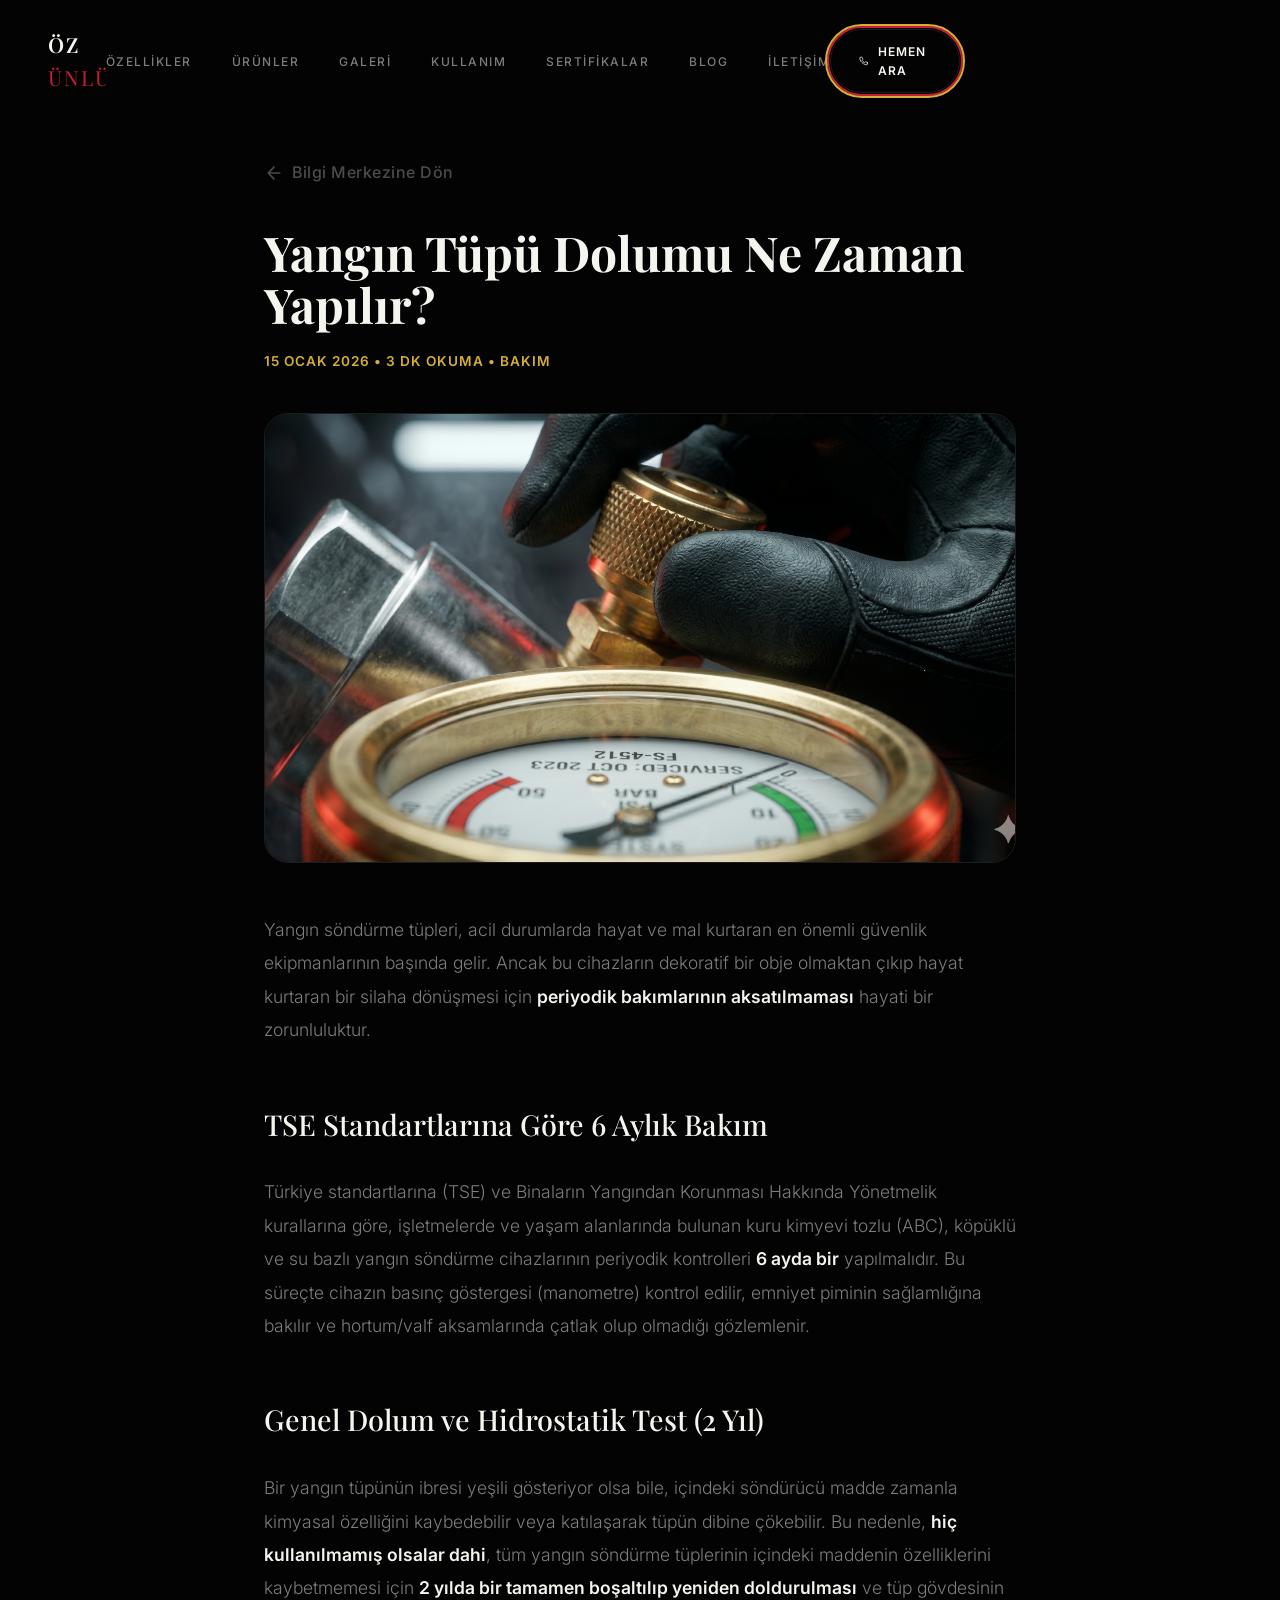
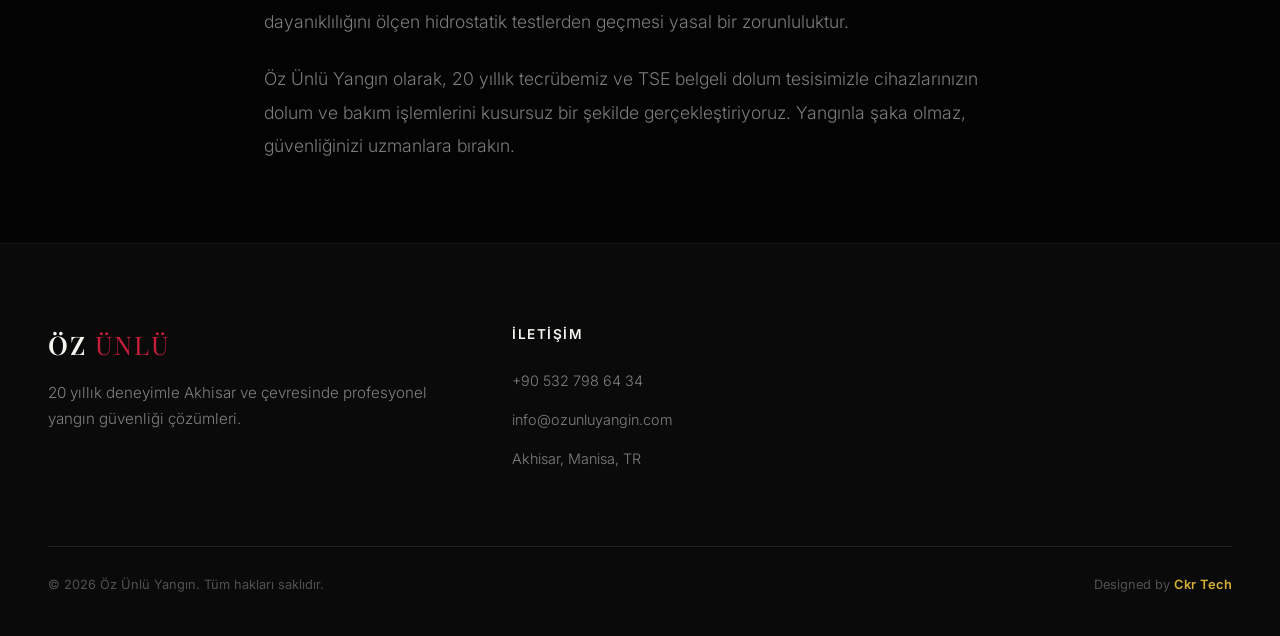
==== commit f4cf6e78: "Update blog-tup-dolumu.html" ====
--- a/blog-tup-dolumu.html
+++ b/blog-tup-dolumu.html
@@ -80,8 +80,8 @@
             <h2>TSE Standartlarına Göre 6 Aylık Bakım</h2>
             <p>Türkiye standartlarına (TSE) ve Binaların Yangından Korunması Hakkında Yönetmelik kurallarına göre, işletmelerde ve yaşam alanlarında bulunan kuru kimyevi tozlu (ABC), köpüklü ve su bazlı yangın söndürme cihazlarının periyodik kontrolleri <strong>6 ayda bir</strong> yapılmalıdır. Bu süreçte cihazın basınç göstergesi (manometre) kontrol edilir, emniyet piminin sağlamlığına bakılır ve hortum/valf aksamlarında çatlak olup olmadığı gözlemlenir.</p>
 
-            <h2>Genel Dolum ve Hidrostatik Test (4 Yıl)</h2>
-            <p>Bir yangın tüpünün ibresi yeşili gösteriyor olsa bile, içindeki söndürücü madde zamanla kimyasal özelliğini kaybedebilir veya katılaşarak tüpün dibine çökebilir. Bu nedenle, <strong>hiç kullanılmamış olsalar dahi</strong>, tüm yangın söndürme tüplerinin içindeki maddenin özelliklerini kaybetmemesi için <strong>4 yılda bir tamamen boşaltılıp yeniden doldurulması</strong> ve tüp gövdesinin dayanıklılığını ölçen hidrostatik testlerden geçmesi yasal bir zorunluluktur.</p>
+            <h2>Genel Dolum ve Hidrostatik Test (2 Yıl)</h2>
+            <p>Bir yangın tüpünün ibresi yeşili gösteriyor olsa bile, içindeki söndürücü madde zamanla kimyasal özelliğini kaybedebilir veya katılaşarak tüpün dibine çökebilir. Bu nedenle, <strong>hiç kullanılmamış olsalar dahi</strong>, tüm yangın söndürme tüplerinin içindeki maddenin özelliklerini kaybetmemesi için <strong>2 yılda bir tamamen boşaltılıp yeniden doldurulması</strong> ve tüp gövdesinin dayanıklılığını ölçen hidrostatik testlerden geçmesi yasal bir zorunluluktur.</p>
 
             <p>Öz Ünlü Yangın olarak, 20 yıllık tecrübemiz ve TSE belgeli dolum tesisimizle cihazlarınızın dolum ve bakım işlemlerini kusursuz bir şekilde gerçekleştiriyoruz. Yangınla şaka olmaz, güvenliğinizi uzmanlara bırakın.</p>
         </div>
@@ -111,4 +111,4 @@
 
     <script src="js/main.js"></script>
 </body>
-</html>+</html>
--- a/css/sections.css
+++ b/css/sections.css
@@ -1367,4 +1367,54 @@
 /* Resim tamamen indirildiğinde bu sınıf JS tarafından eklenecek */
 .soft-img.loaded {
     opacity: 1; /* Usulca görünür hale gelir */
-}+}
+/* ══════════════════════════════════════
+   GÖRSEL YÜKLENİYOR (SPINNER) VE CLS KİLİDİ
+══════════════════════════════════════ */
+.product-img-wrap, 
+.gallery-img-wrap, 
+.blog-img-wrap {
+    background-color: var(--bg-surface); /* Resim inene kadar lüks koyu zemin */
+    position: relative;
+    z-index: 1;
+}
+
+/* Dönen Altın Daire (Spinner) */
+.product-img-wrap::before, 
+.gallery-img-wrap::before, 
+.blog-img-wrap::before {
+    content: '';
+    position: absolute;
+    top: 50%;
+    left: 50%;
+    width: 36px;
+    height: 36px;
+    margin-top: -18px;
+    margin-left: -18px;
+    border: 3px solid var(--border-light);
+    border-top-color: var(--gold);
+    border-radius: 50%;
+    animation: imageSpin 1s linear infinite;
+    z-index: -1; /* Resmin arkasında döner */
+    transition: opacity 0.4s ease;
+}
+
+/* Resim yüklendiğinde spinner'ı yumuşakça gizle */
+.product-img-wrap:has(.loaded)::before, 
+.gallery-img-wrap:has(.loaded)::before, 
+.blog-img-wrap:has(.loaded)::before {
+    opacity: 0;
+}
+
+@keyframes imageSpin {
+    to { transform: rotate(360deg); }
+}
+
+/* Soft Yükleme Efekti (Eğer base.css'te yoksa bunu da ekle) */
+.soft-img {
+    opacity: 0;
+    transition: opacity 0.8s ease-in-out, transform 1s var(--ease-out-expo), filter 0.6s !important;
+}
+.soft-img.loaded {
+    opacity: 1;
+}
